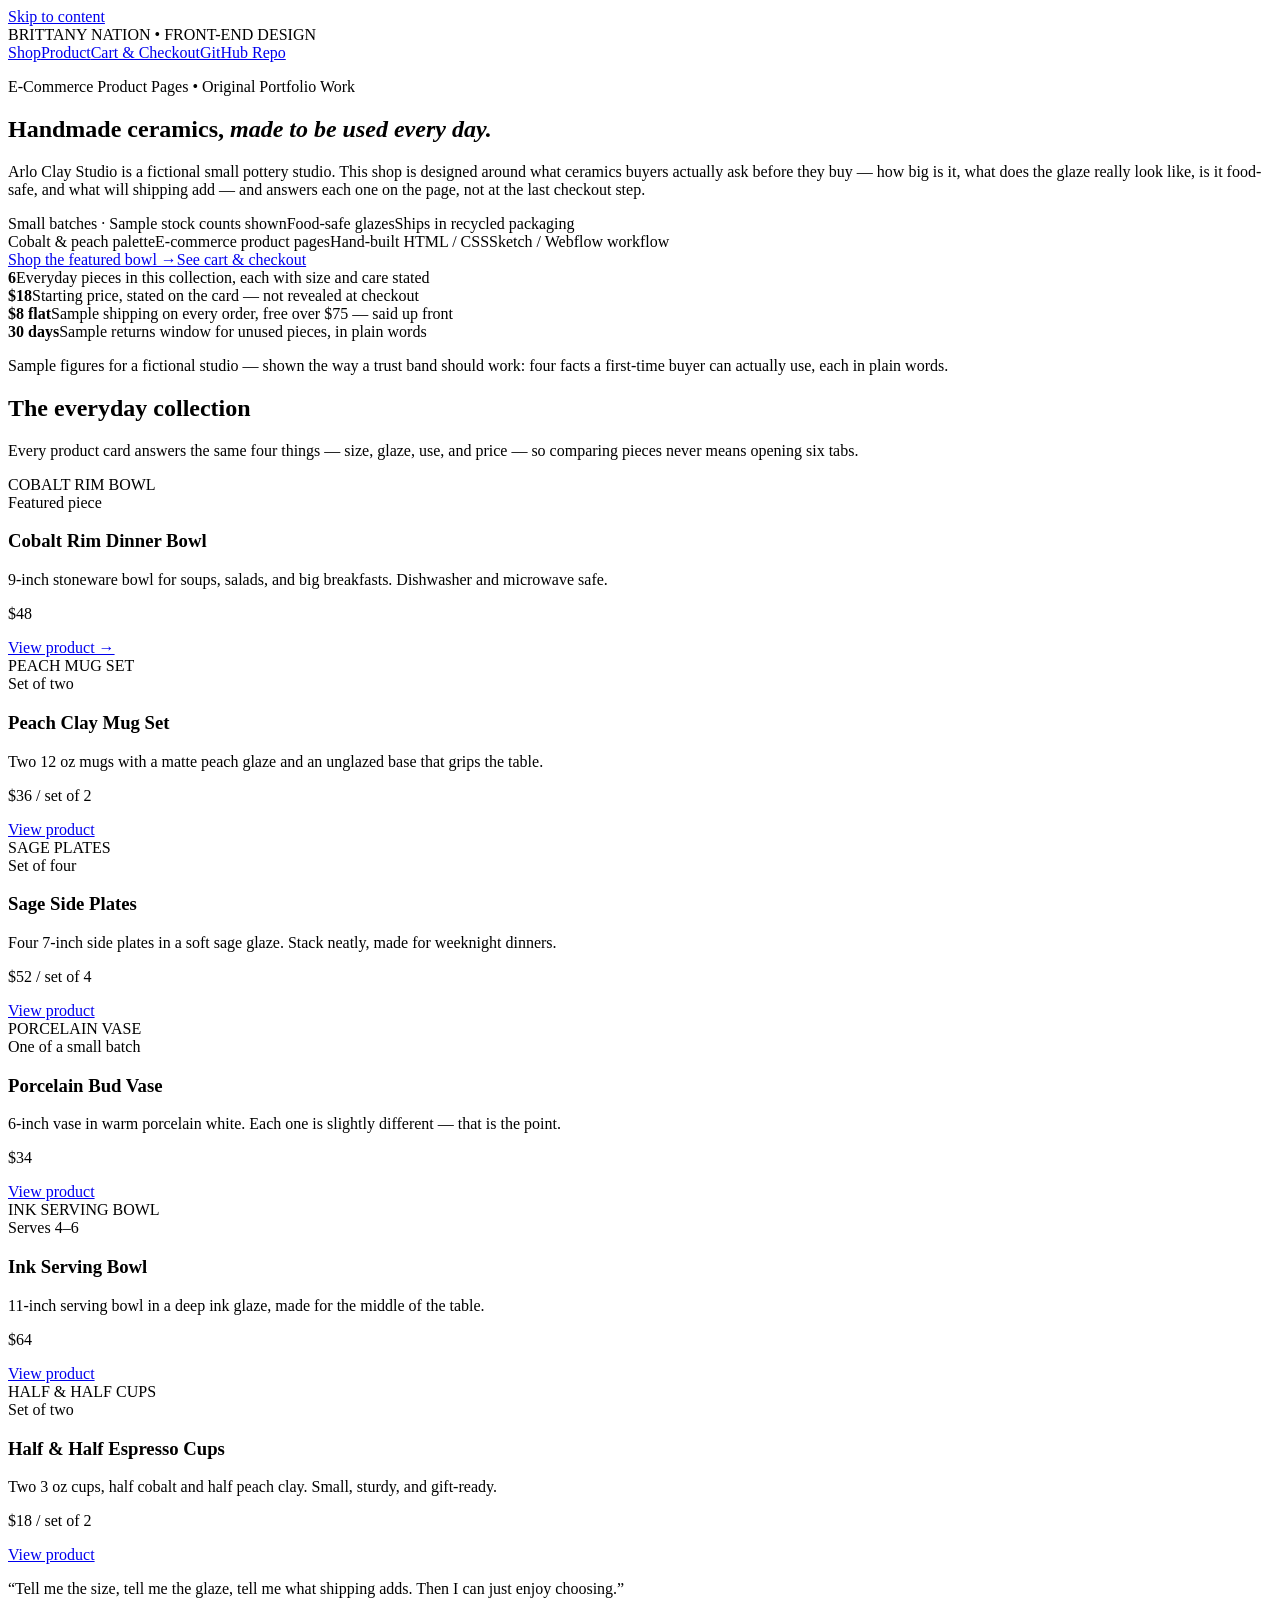
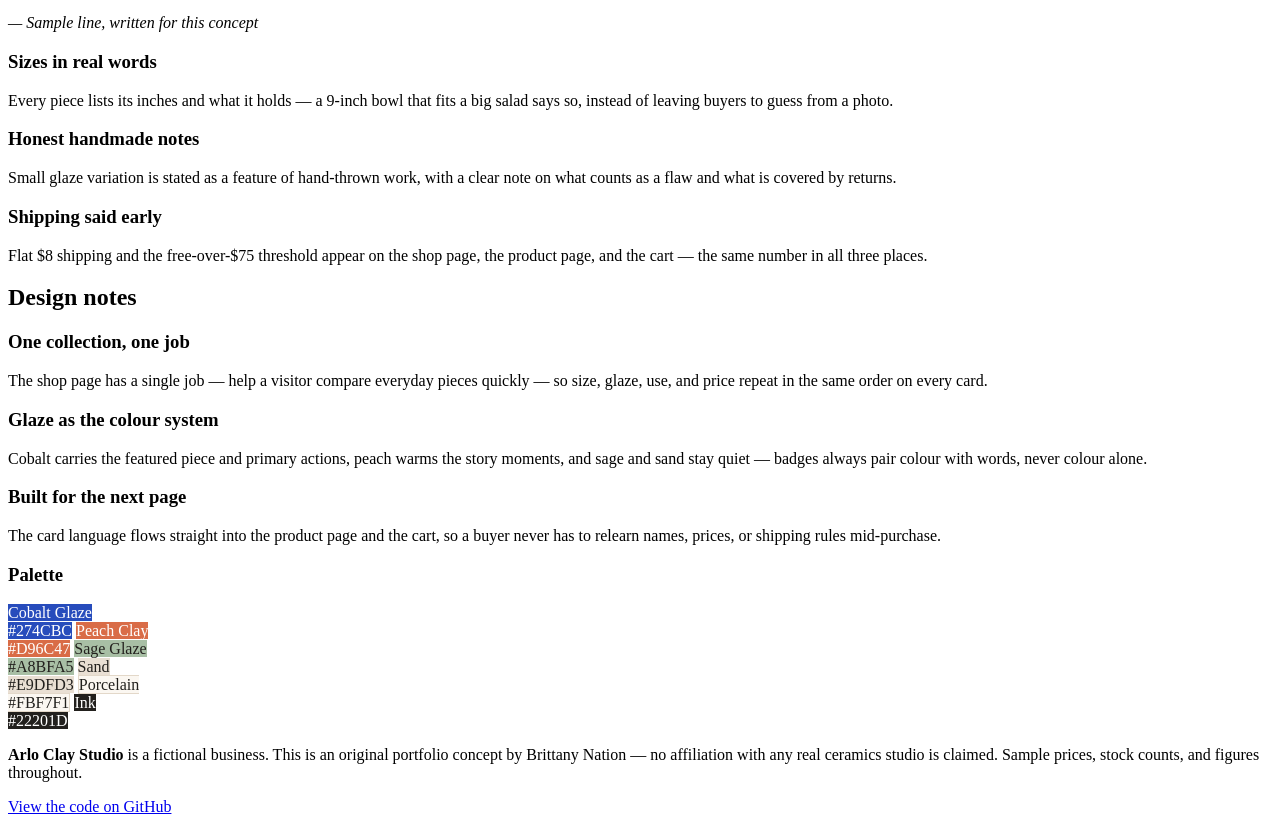
==== index.html @ d0735dc6 "Add shop page" ====
<!doctype html>
<html lang="en">
<head>
<meta charset="utf-8">
<meta name="viewport" content="width=device-width, initial-scale=1">
<title>Arlo Clay Studio — Handmade Ceramics Shop | Brittany Nation</title>
<meta name="description" content="Arlo Clay Studio is an original e-commerce product page set for a fictional handmade ceramics studio — a shop page, a product detail page, and a cart and checkout page, in cobalt glaze, peach clay, and porcelain. Front-end design hand-built in HTML/CSS by Brittany Nation.">
<meta property="og:type" content="website">
<meta property="og:title" content="Arlo Clay Studio — Handmade Ceramics Shop | Brittany Nation">
<meta property="og:description" content="An original e-commerce website concept — handmade ceramics with honest prices, glaze choices in plain words, and a checkout with no surprises. Cobalt glaze, peach clay &amp; porcelain. Designed by Brittany Nation (Sketch / Webflow workflow, hand-built HTML/CSS).">
<meta property="og:url" content="https://brittanynation.github.io/arlo-clay-shop/">
<meta property="og:image" content="https://brittanynation.github.io/arlo-clay-shop/og-image.png">
<meta property="og:image:width" content="1200">
<meta property="og:image:height" content="627">
<meta name="twitter:card" content="summary_large_image">
<meta name="twitter:title" content="Arlo Clay Studio — Handmade Ceramics Shop | Brittany Nation">
<meta name="twitter:description" content="An original e-commerce website concept — handmade ceramics with honest prices, glaze choices in plain words, and a checkout with no surprises. Cobalt glaze, peach clay &amp; porcelain. Designed by Brittany Nation (Sketch / Webflow workflow, hand-built HTML/CSS).">
<meta name="twitter:image" content="https://brittanynation.github.io/arlo-clay-shop/og-image.png">
<link rel="stylesheet" href="styles.css">
</head>
<body>
<a class="skip" href="#main">Skip to content</a>
<header class="topbar"><div class="wrap"><div class="brand">BRITTANY NATION <span>• FRONT-END DESIGN</span></div><nav class="nav" aria-label="Project"><a href="index.html" aria-current="page">Shop</a><a href="product.html">Product</a><a href="checkout.html">Cart &amp; Checkout</a><a href="https://github.com/BrittanyNation/arlo-clay-shop">GitHub Repo</a></nav></div></header>
<main id="main"><div class="wrap">
  <section class="hero">
    <p class="eyebrow">E-Commerce Product Pages • Original Portfolio Work</p>
    <h1>Handmade ceramics, <em>made to be used every day.</em></h1>
    <p class="lede">Arlo Clay Studio is a fictional small pottery studio. This shop is designed around what ceramics buyers actually ask before they buy — how big is it, what does the glaze really look like, is it food-safe, and what will shipping add — and answers each one on the page, not at the last checkout step.</p>
    <div class="meta-row"><span>Small batches · Sample stock counts shown</span><span>Food-safe glazes</span><span>Ships in recycled packaging</span></div>
    <div class="pills"><span class="pill">Cobalt &amp; peach palette</span><span class="pill">E-commerce product pages</span><span class="pill">Hand-built HTML / CSS</span><span class="pill">Sketch / Webflow workflow</span></div>
    <div class="cta-row"><a class="btn btn-cobalt" href="product.html">Shop the featured bowl →</a><a class="btn btn-ghost" href="checkout.html">See cart &amp; checkout</a></div>
  </section>

  <section aria-label="The studio at a glance">
    <div class="stats">
      <div class="stat"><strong>6</strong><span>Everyday pieces in this collection, each with size and care stated</span></div>
      <div class="stat"><strong>$18</strong><span>Starting price, stated on the card — not revealed at checkout</span></div>
      <div class="stat"><strong>$8 flat</strong><span>Sample shipping on every order, free over $75 — said up front</span></div>
      <div class="stat"><strong>30 days</strong><span>Sample returns window for unused pieces, in plain words</span></div>
    </div>
    <p class="hint">Sample figures for a fictional studio — shown the way a trust band should work: four facts a first-time buyer can actually use, each in plain words.</p>
  </section>

  <section aria-label="Shop the collection">
    <h2>The everyday collection</h2>
    <p class="hint">Every product card answers the same four things — size, glaze, use, and price — so comparing pieces never means opening six tabs.</p>
    <div class="grid3">
      <article class="card"><div class="card-visual v-cobalt">COBALT RIM BOWL</div><div class="card-body"><span class="badge badge-cobalt">Featured piece</span><h3>Cobalt Rim Dinner Bowl</h3><p>9-inch stoneware bowl for soups, salads, and big breakfasts. Dishwasher and microwave safe.</p><p class="price">$48</p><a class="btn btn-primary" href="product.html">View product →</a></div></article>
      <article class="card"><div class="card-visual v-peach">PEACH MUG SET</div><div class="card-body"><span class="badge">Set of two</span><h3>Peach Clay Mug Set</h3><p>Two 12 oz mugs with a matte peach glaze and an unglazed base that grips the table.</p><p class="price">$36 / set of 2</p><a class="btn btn-ghost" href="product.html">View product</a></div></article>
      <article class="card"><div class="card-visual v-sage">SAGE PLATES</div><div class="card-body"><span class="badge">Set of four</span><h3>Sage Side Plates</h3><p>Four 7-inch side plates in a soft sage glaze. Stack neatly, made for weeknight dinners.</p><p class="price">$52 / set of 4</p><a class="btn btn-ghost" href="product.html">View product</a></div></article>
      <article class="card"><div class="card-visual v-sand">PORCELAIN VASE</div><div class="card-body"><span class="badge">One of a small batch</span><h3>Porcelain Bud Vase</h3><p>6-inch vase in warm porcelain white. Each one is slightly different — that is the point.</p><p class="price">$34</p><a class="btn btn-ghost" href="product.html">View product</a></div></article>
      <article class="card"><div class="card-visual v-ink">INK SERVING BOWL</div><div class="card-body"><span class="badge">Serves 4–6</span><h3>Ink Serving Bowl</h3><p>11-inch serving bowl in a deep ink glaze, made for the middle of the table.</p><p class="price">$64</p><a class="btn btn-ghost" href="product.html">View product</a></div></article>
      <article class="card"><div class="card-visual v-mix">HALF &amp; HALF CUPS</div><div class="card-body"><span class="badge">Set of two</span><h3>Half &amp; Half Espresso Cups</h3><p>Two 3 oz cups, half cobalt and half peach clay. Small, sturdy, and gift-ready.</p><p class="price">$18 / set of 2</p><a class="btn btn-ghost" href="product.html">View product</a></div></article>
    </div>
  </section>

  <section aria-label="Why buyers choose Arlo Clay">
    <div class="story"><p>“Tell me the size, tell me the glaze, tell me what shipping adds. Then I can just enjoy choosing.”</p><cite>— Sample line, written for this concept</cite></div>
    <div class="notes">
      <div class="note"><h3>Sizes in real words</h3><p>Every piece lists its inches and what it holds — a 9-inch bowl that fits a big salad says so, instead of leaving buyers to guess from a photo.</p></div>
      <div class="note"><h3>Honest handmade notes</h3><p>Small glaze variation is stated as a feature of hand-thrown work, with a clear note on what counts as a flaw and what is covered by returns.</p></div>
      <div class="note"><h3>Shipping said early</h3><p>Flat $8 shipping and the free-over-$75 threshold appear on the shop page, the product page, and the cart — the same number in all three places.</p></div>
    </div>
  </section>

  <section aria-label="Design notes">
    <h2>Design notes</h2>
    <div class="notes">
      <div class="note"><h3>One collection, one job</h3><p>The shop page has a single job — help a visitor compare everyday pieces quickly — so size, glaze, use, and price repeat in the same order on every card.</p></div>
      <div class="note"><h3>Glaze as the colour system</h3><p>Cobalt carries the featured piece and primary actions, peach warms the story moments, and sage and sand stay quiet — badges always pair colour with words, never colour alone.</p></div>
      <div class="note"><h3>Built for the next page</h3><p>The card language flows straight into the product page and the cart, so a buyer never has to relearn names, prices, or shipping rules mid-purchase.</p></div>
    </div>
    <h3 style="color:var(--cobalt)">Palette</h3>
    <div class="swatch">
      <span style="background:#274CBC;color:#fff">Cobalt Glaze<br>#274CBC</span>
      <span style="background:#D96C47;color:#fff">Peach Clay<br>#D96C47</span>
      <span style="background:#A8BFA5;color:#22201D">Sage Glaze<br>#A8BFA5</span>
      <span style="background:#E9DFD3;color:#22201D">Sand<br>#E9DFD3</span>
      <span style="background:#FBF7F1;border:1px solid #E3D8C9;color:#22201D">Porcelain<br>#FBF7F1</span>
      <span style="background:#22201D;color:#fff">Ink<br>#22201D</span>
    </div>
  </section>
</div></main>
<footer><div class="wrap"><p><strong>Arlo Clay Studio</strong> is a fictional business. This is an original portfolio concept by Brittany Nation — no affiliation with any real ceramics studio is claimed. Sample prices, stock counts, and figures throughout.</p><p><a href="https://github.com/BrittanyNation/arlo-clay-shop">View the code on GitHub</a></p></div></footer>
</body>
</html>
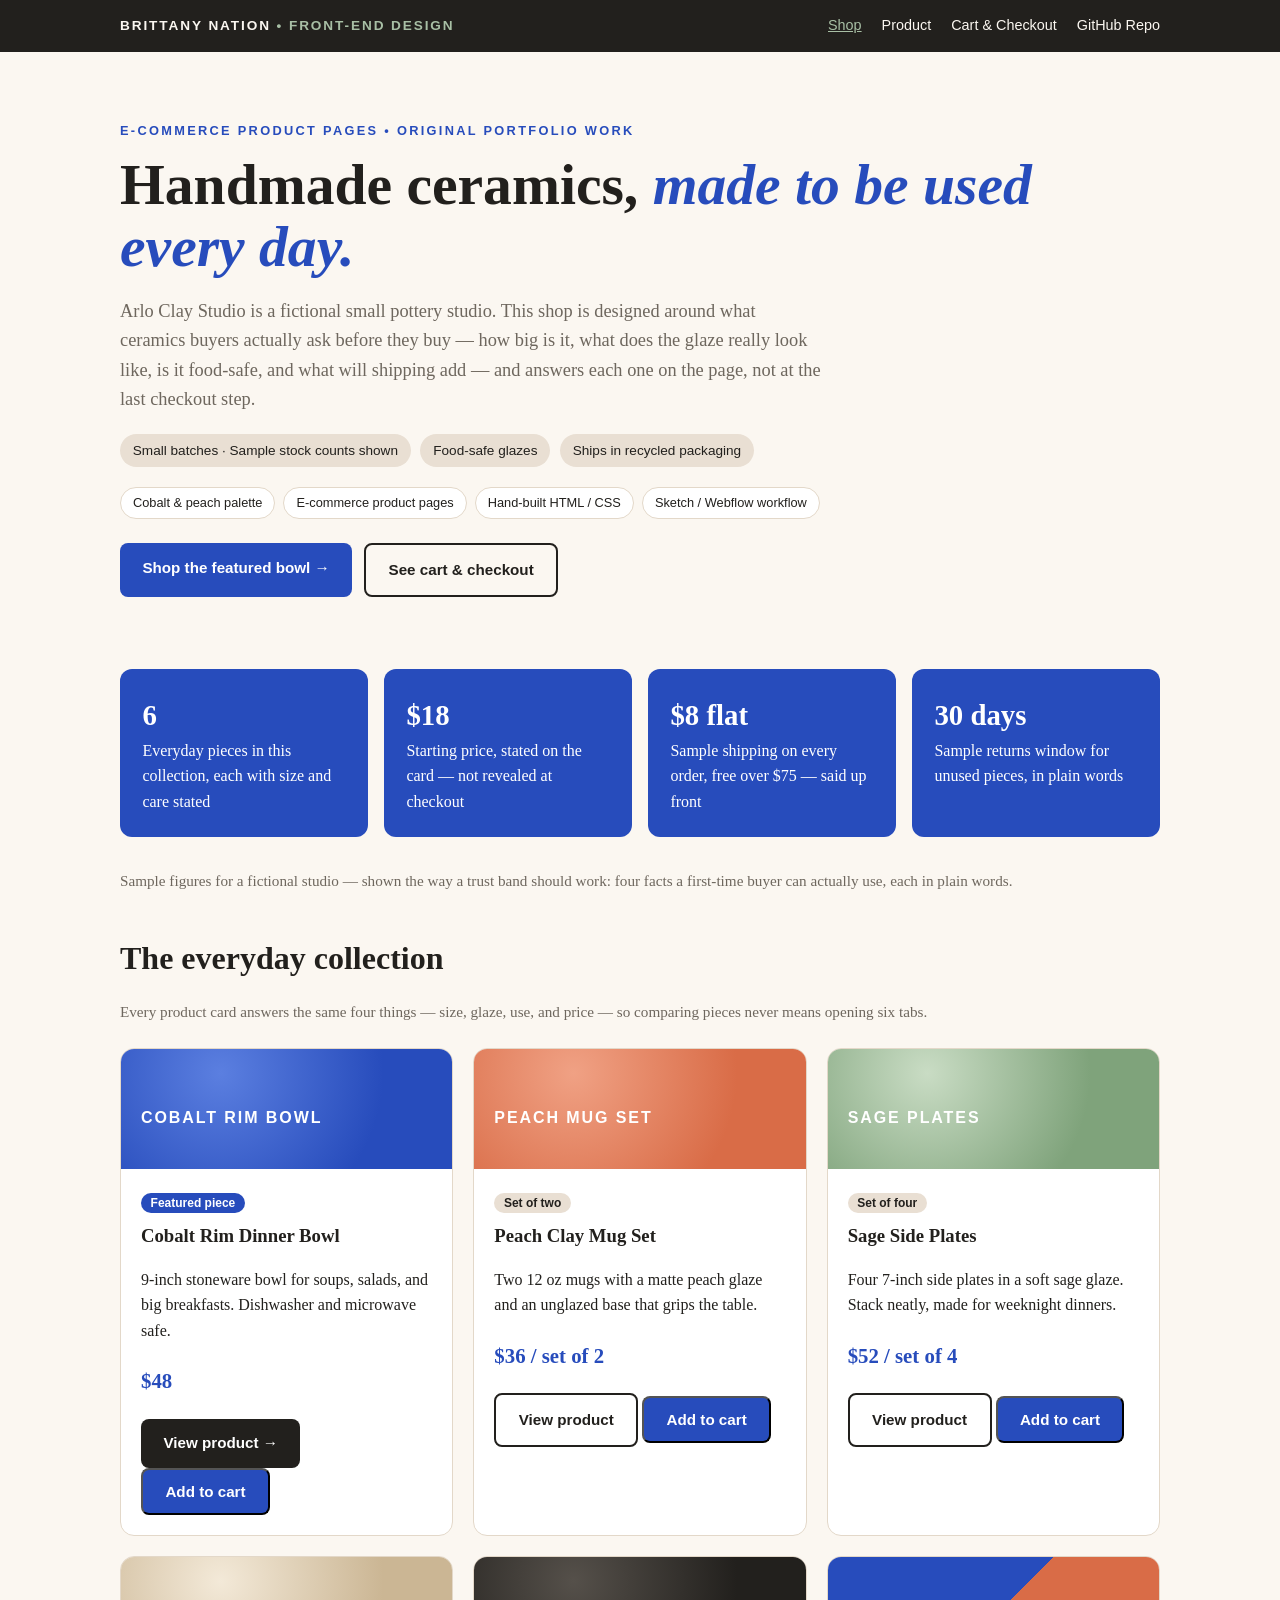
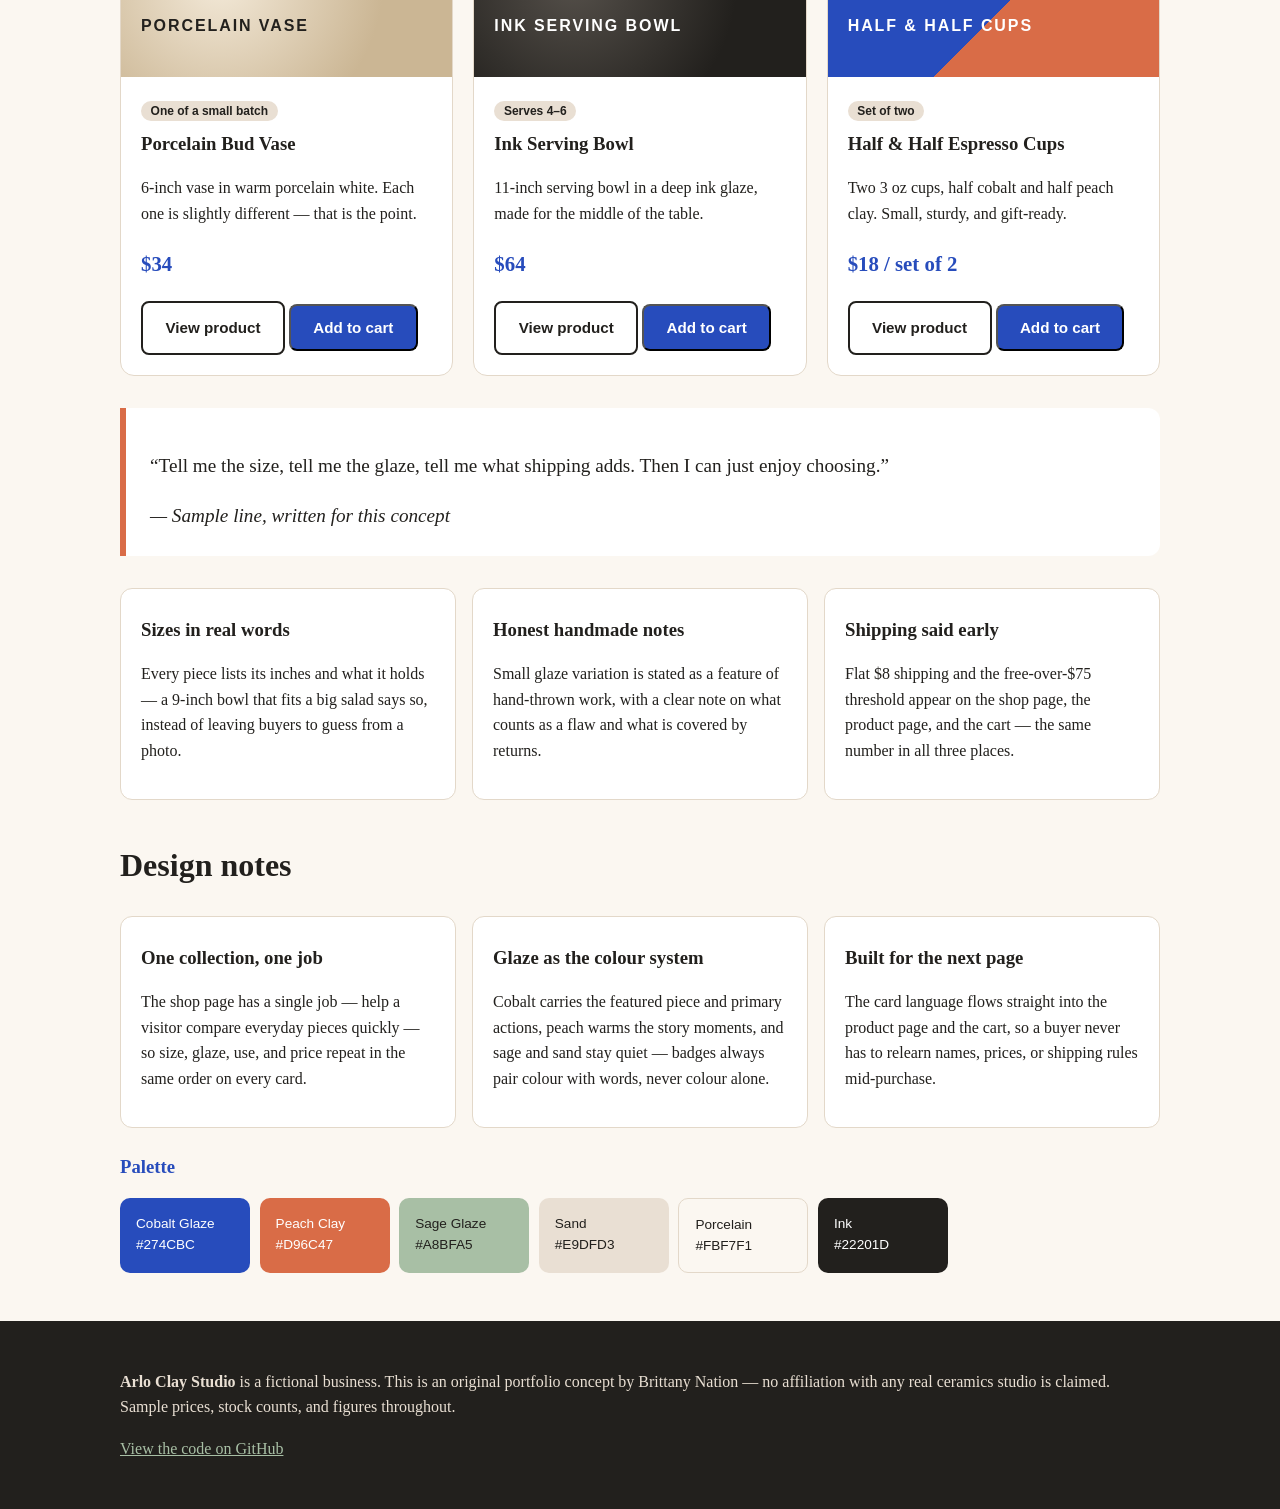
==== commit cfe3e224: "Make site fully functional: working client-side JavaScript" ====
--- a/index.html
+++ b/index.html
@@ -45,12 +45,12 @@
     <h2>The everyday collection</h2>
     <p class="hint">Every product card answers the same four things — size, glaze, use, and price — so comparing pieces never means opening six tabs.</p>
     <div class="grid3">
-      <article class="card"><div class="card-visual v-cobalt">COBALT RIM BOWL</div><div class="card-body"><span class="badge badge-cobalt">Featured piece</span><h3>Cobalt Rim Dinner Bowl</h3><p>9-inch stoneware bowl for soups, salads, and big breakfasts. Dishwasher and microwave safe.</p><p class="price">$48</p><a class="btn btn-primary" href="product.html">View product →</a></div></article>
-      <article class="card"><div class="card-visual v-peach">PEACH MUG SET</div><div class="card-body"><span class="badge">Set of two</span><h3>Peach Clay Mug Set</h3><p>Two 12 oz mugs with a matte peach glaze and an unglazed base that grips the table.</p><p class="price">$36 / set of 2</p><a class="btn btn-ghost" href="product.html">View product</a></div></article>
-      <article class="card"><div class="card-visual v-sage">SAGE PLATES</div><div class="card-body"><span class="badge">Set of four</span><h3>Sage Side Plates</h3><p>Four 7-inch side plates in a soft sage glaze. Stack neatly, made for weeknight dinners.</p><p class="price">$52 / set of 4</p><a class="btn btn-ghost" href="product.html">View product</a></div></article>
-      <article class="card"><div class="card-visual v-sand">PORCELAIN VASE</div><div class="card-body"><span class="badge">One of a small batch</span><h3>Porcelain Bud Vase</h3><p>6-inch vase in warm porcelain white. Each one is slightly different — that is the point.</p><p class="price">$34</p><a class="btn btn-ghost" href="product.html">View product</a></div></article>
-      <article class="card"><div class="card-visual v-ink">INK SERVING BOWL</div><div class="card-body"><span class="badge">Serves 4–6</span><h3>Ink Serving Bowl</h3><p>11-inch serving bowl in a deep ink glaze, made for the middle of the table.</p><p class="price">$64</p><a class="btn btn-ghost" href="product.html">View product</a></div></article>
-      <article class="card"><div class="card-visual v-mix">HALF &amp; HALF CUPS</div><div class="card-body"><span class="badge">Set of two</span><h3>Half &amp; Half Espresso Cups</h3><p>Two 3 oz cups, half cobalt and half peach clay. Small, sturdy, and gift-ready.</p><p class="price">$18 / set of 2</p><a class="btn btn-ghost" href="product.html">View product</a></div></article>
+      <article class="card"><div class="card-visual v-cobalt">COBALT RIM BOWL</div><div class="card-body"><span class="badge badge-cobalt">Featured piece</span><h3>Cobalt Rim Dinner Bowl</h3><p>9-inch stoneware bowl for soups, salads, and big breakfasts. Dishwasher and microwave safe.</p><p class="price">$48</p><a class="btn btn-primary" href="product.html">View product →</a> <button type="button" class="btn btn-cobalt" data-add-to-cart="cobalt-bowl">Add to cart</button></div></article>
+      <article class="card"><div class="card-visual v-peach">PEACH MUG SET</div><div class="card-body"><span class="badge">Set of two</span><h3>Peach Clay Mug Set</h3><p>Two 12 oz mugs with a matte peach glaze and an unglazed base that grips the table.</p><p class="price">$36 / set of 2</p><a class="btn btn-ghost" href="product.html">View product</a> <button type="button" class="btn btn-cobalt" data-add-to-cart="peach-mugs">Add to cart</button></div></article>
+      <article class="card"><div class="card-visual v-sage">SAGE PLATES</div><div class="card-body"><span class="badge">Set of four</span><h3>Sage Side Plates</h3><p>Four 7-inch side plates in a soft sage glaze. Stack neatly, made for weeknight dinners.</p><p class="price">$52 / set of 4</p><a class="btn btn-ghost" href="product.html">View product</a> <button type="button" class="btn btn-cobalt" data-add-to-cart="sage-plates">Add to cart</button></div></article>
+      <article class="card"><div class="card-visual v-sand">PORCELAIN VASE</div><div class="card-body"><span class="badge">One of a small batch</span><h3>Porcelain Bud Vase</h3><p>6-inch vase in warm porcelain white. Each one is slightly different — that is the point.</p><p class="price">$34</p><a class="btn btn-ghost" href="product.html">View product</a> <button type="button" class="btn btn-cobalt" data-add-to-cart="porcelain-vase">Add to cart</button></div></article>
+      <article class="card"><div class="card-visual v-ink">INK SERVING BOWL</div><div class="card-body"><span class="badge">Serves 4–6</span><h3>Ink Serving Bowl</h3><p>11-inch serving bowl in a deep ink glaze, made for the middle of the table.</p><p class="price">$64</p><a class="btn btn-ghost" href="product.html">View product</a> <button type="button" class="btn btn-cobalt" data-add-to-cart="ink-bowl">Add to cart</button></div></article>
+      <article class="card"><div class="card-visual v-mix">HALF &amp; HALF CUPS</div><div class="card-body"><span class="badge">Set of two</span><h3>Half &amp; Half Espresso Cups</h3><p>Two 3 oz cups, half cobalt and half peach clay. Small, sturdy, and gift-ready.</p><p class="price">$18 / set of 2</p><a class="btn btn-ghost" href="product.html">View product</a> <button type="button" class="btn btn-cobalt" data-add-to-cart="espresso-cups">Add to cart</button></div></article>
     </div>
   </section>
 
@@ -82,5 +82,7 @@
   </section>
 </div></main>
 <footer><div class="wrap"><p><strong>Arlo Clay Studio</strong> is a fictional business. This is an original portfolio concept by Brittany Nation — no affiliation with any real ceramics studio is claimed. Sample prices, stock counts, and figures throughout.</p><p><a href="https://github.com/BrittanyNation/arlo-clay-shop">View the code on GitHub</a></p></div></footer>
+<div id="cart-status" class="sr-only" role="status" aria-live="polite"></div>
+<script src="shop.js"></script>
 </body>
 </html>
--- a/styles.css
+++ b/styles.css
@@ -0,0 +1,47 @@
+:root{--porcelain:#FBF7F1;--ink:#22201D;--cobalt:#274CBC;--peach:#D96C47;--sage:#A8BFA5;--sand:#E9DFD3;--muted:#6E675E;--line:#E3D8C9;--white:#fff}
+*{box-sizing:border-box}body{margin:0;font-family:Georgia,'Times New Roman',serif;background:var(--porcelain);color:var(--ink);line-height:1.6}
+.skip{position:absolute;left:-9999px}.skip:focus{left:1rem;top:1rem;background:#fff;padding:.5rem 1rem;z-index:10}
+.wrap{max-width:1080px;margin:0 auto;padding:0 1.25rem}
+.topbar{background:var(--ink);color:var(--porcelain)}.topbar .wrap{display:flex;justify-content:space-between;align-items:center;padding:.9rem 1.25rem;flex-wrap:wrap;gap:.75rem}
+.brand{font-family:Arial,sans-serif;font-weight:700;letter-spacing:.14em;font-size:.85rem}.brand span{color:var(--sage)}
+.nav{display:flex;gap:1.25rem;flex-wrap:wrap}.nav a{color:var(--porcelain);text-decoration:none;font-family:Arial,sans-serif;font-size:.9rem}.nav a:hover,.nav a[aria-current]{color:var(--sage);text-decoration:underline}
+.hero{padding:3.5rem 0 2.5rem}.eyebrow{font-family:Arial,sans-serif;letter-spacing:.18em;text-transform:uppercase;color:var(--cobalt);font-size:.8rem;font-weight:700}
+h1{font-size:clamp(2.2rem,5vw,3.6rem);line-height:1.08;margin:.5rem 0 1rem}h1 em{color:var(--cobalt);font-style:italic}
+.lede{font-size:1.15rem;max-width:44rem;color:var(--muted)}
+.meta-row{display:flex;gap:.6rem;flex-wrap:wrap;margin:1.25rem 0}.meta-row span{background:var(--sand);padding:.35rem .8rem;border-radius:999px;font-family:Arial,sans-serif;font-size:.85rem}
+.pills{display:flex;gap:.5rem;flex-wrap:wrap;margin:1rem 0}.pill{border:1px solid var(--line);background:#fff;padding:.3rem .75rem;border-radius:999px;font-family:Arial,sans-serif;font-size:.8rem}
+.cta-row{display:flex;gap:.75rem;flex-wrap:wrap;margin-top:1.5rem}
+.btn{display:inline-block;padding:.8rem 1.4rem;border-radius:8px;text-decoration:none;font-family:Arial,sans-serif;font-weight:700;font-size:.95rem}
+.btn-cobalt{background:var(--cobalt);color:#fff}.btn-primary{background:var(--ink);color:#fff}.btn-ghost{border:2px solid var(--ink);color:var(--ink);background:transparent}
+.stats{display:grid;grid-template-columns:repeat(auto-fit,minmax(200px,1fr));gap:1rem;margin:2rem 0}
+.stat{background:var(--cobalt);color:#fff;padding:1.4rem;border-radius:12px}.stat strong{display:block;font-size:1.8rem;color:#fff}
+.hint{color:var(--muted);font-size:.95rem}
+h2{font-size:2rem;margin:2.5rem 0 .5rem}h3{margin:.4rem 0}
+.grid3{display:grid;grid-template-columns:repeat(auto-fit,minmax(260px,1fr));gap:1.25rem;margin:1.5rem 0}
+.card{background:#fff;border:1px solid var(--line);border-radius:14px;overflow:hidden}
+.card-visual{padding:2.4rem 1.25rem;color:#fff;font-family:Arial,sans-serif;font-weight:700;letter-spacing:.12em;min-height:120px;display:flex;align-items:flex-end}
+.v-cobalt{background:radial-gradient(circle at 30% 20%,#5B7FE0,#274CBC 65%)}
+.v-peach{background:radial-gradient(circle at 30% 20%,#F0A184,#D96C47 65%)}
+.v-sage{background:radial-gradient(circle at 30% 20%,#C9DCC4,#7FA37B 65%)}
+.v-sand{background:radial-gradient(circle at 30% 20%,#F3E9D8,#CBB694 65%);color:var(--ink)}
+.v-ink{background:radial-gradient(circle at 30% 20%,#55504A,#22201D 65%)}
+.v-mix{background:linear-gradient(135deg,#274CBC 0 50%,#D96C47 50% 100%)}
+.card-body{padding:1.25rem}.badge{background:var(--sand);padding:.2rem .6rem;border-radius:999px;font-family:Arial,sans-serif;font-size:.75rem;font-weight:700}.badge-cobalt{background:var(--cobalt);color:#fff}
+.price{font-size:1.3rem;font-weight:700;color:var(--cobalt)}
+.story{background:#fff;border-left:6px solid var(--peach);padding:1.5rem;border-radius:0 12px 12px 0;margin:2rem 0;font-size:1.2rem}
+.notes{display:grid;grid-template-columns:repeat(auto-fit,minmax(240px,1fr));gap:1rem;margin:1.5rem 0}
+.note{background:#fff;border:1px solid var(--line);border-radius:12px;padding:1.25rem}
+.swatch{display:flex;flex-wrap:wrap;gap:.6rem;margin:1rem 0 2rem}.swatch span{padding:.9rem 1rem;border-radius:10px;font-family:Arial,sans-serif;font-size:.85rem;min-width:130px}
+table{width:100%;border-collapse:collapse;background:#fff;margin:1rem 0}th,td{padding:.8rem;border:1px solid var(--line);text-align:left}th{background:var(--ink);color:#fff;font-family:Arial,sans-serif}
+.tablewrap{overflow-x:auto}
+form{background:#fff;border:1px solid var(--line);border-radius:14px;padding:1.5rem}
+label{display:block;font-family:Arial,sans-serif;font-weight:700;margin:1rem 0 .3rem;font-size:.9rem}
+input,select,textarea{width:100%;padding:.7rem;border:1px solid var(--line);border-radius:8px;font-size:1rem;background:#fff}
+.check{display:flex;gap:.6rem;align-items:flex-start;margin:.6rem 0}.check input{width:auto;margin-top:.3rem}
+.summary{background:var(--ink);color:var(--porcelain);border-radius:14px;padding:1.5rem}.summary strong{color:var(--sage)}
+.summary .row{display:flex;justify-content:space-between;gap:1rem;padding:.35rem 0}.summary .total{border-top:1px solid #4A463F;margin-top:.6rem;padding-top:.8rem;font-size:1.15rem}
+.grid2{display:grid;grid-template-columns:1.4fr 1fr;gap:1.5rem;align-items:start;margin:1.5rem 0}@media(max-width:760px){.grid2{grid-template-columns:1fr}}
+.product-visual{background:radial-gradient(circle at 35% 25%,#5B7FE0,#274CBC 68%);border-radius:16px;min-height:340px;display:flex;align-items:flex-end;padding:1.5rem;color:#fff;font-family:Arial,sans-serif;font-weight:700;letter-spacing:.12em}
+.glaze{display:flex;gap:.6rem;flex-wrap:wrap;margin:.75rem 0}.glaze span{border:2px solid var(--line);background:#fff;padding:.45rem .85rem;border-radius:999px;font-family:Arial,sans-serif;font-size:.85rem}.glaze span.selected{border-color:var(--cobalt);background:#EAF0FF;font-weight:700}
+details{background:#fff;border:1px solid var(--line);border-radius:10px;padding:1rem;margin:.6rem 0}summary{font-weight:700;cursor:pointer}
+footer{background:var(--ink);color:var(--sand);padding:2rem 0;margin-top:3rem}footer a{color:var(--sage)}
